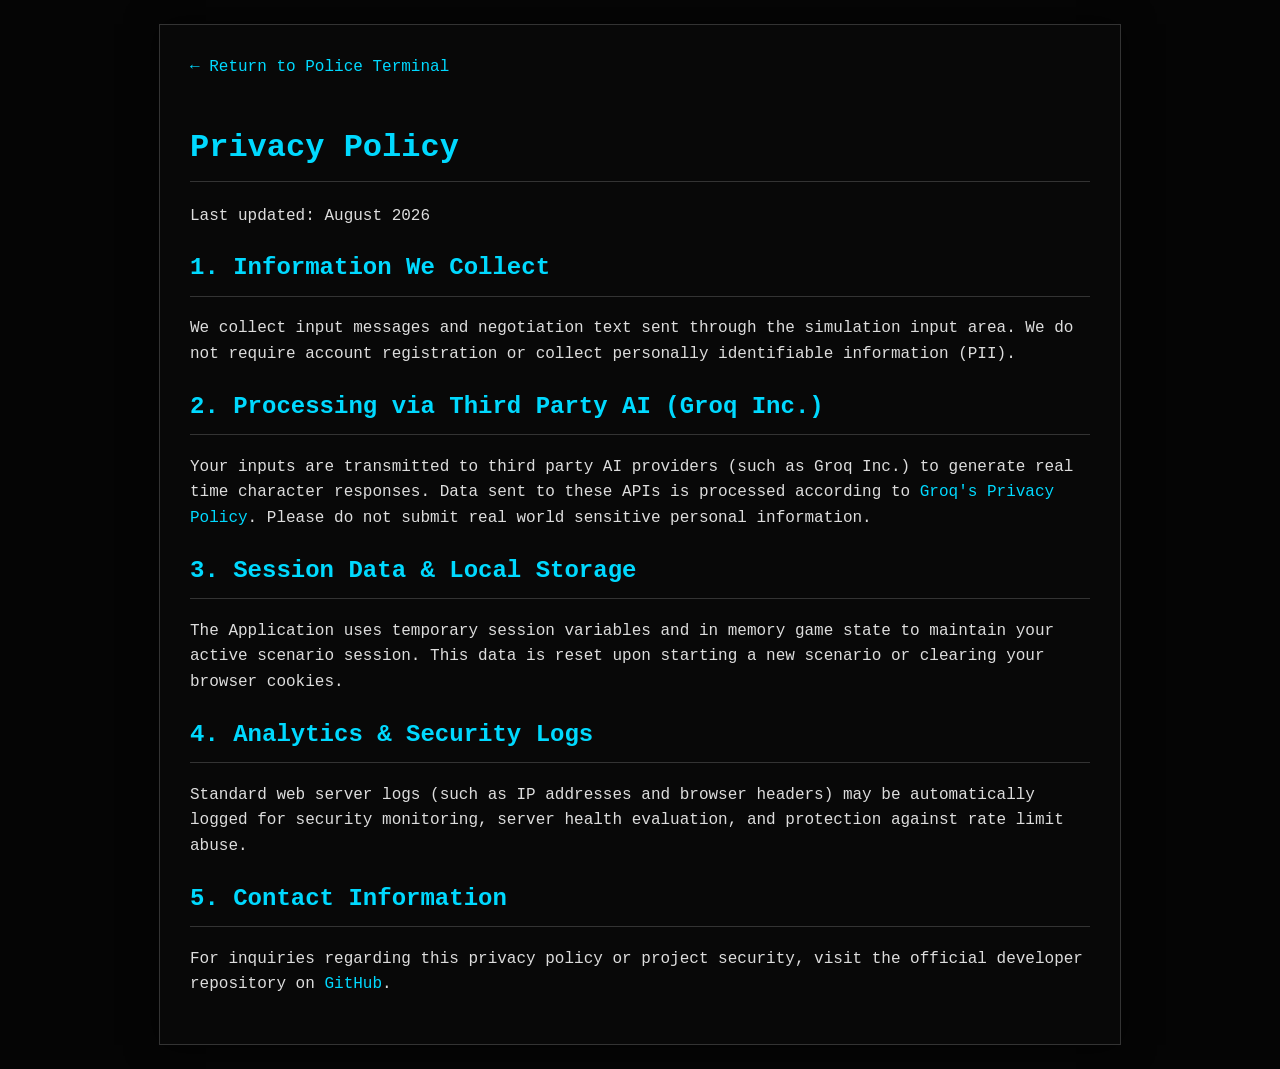
==== templates/privacy.html @ 81e2f47d "LEGAL STUFF" ====
<!DOCTYPE html>
<html lang="en">
<head>
    <meta charset="UTF-8">
    <meta name="viewport" content="width=device-width, initial-scale=1.0">
    <title>Privacy Policy - Police Negotiator Simulator</title>
    <style>
        body { margin: 0; background: #050505; color: #ddd; font-family: "SFMono-Regular", Consolas, monospace; min-height: 100vh; padding: 24px; line-height: 1.6; }
        .container { max-width: 900px; margin: auto; border: 1px solid #333; background: #080808; padding: 30px; box-shadow: 0 0 30px rgba(0, 0, 0, .7); }
        h1, h2 { color: #00d9ff; border-bottom: 1px solid #333; padding-bottom: 8px; }
        a { color: #00d9ff; text-decoration: none; }
        a:hover { text-decoration: underline; }
        .back-link { margin-bottom: 20px; display: inline-block; }
    </style>
</head>
<body>
<div class="container">
    <a href="/" class="back-link">← Return to Police Terminal</a>
    <h1>Privacy Policy</h1>
    <p>Last updated: August 2026</p>

    <h2>1. Information We Collect</h2>
    <p>We collect input messages and negotiation text sent through the simulation input area. We do not require account registration or collect personally identifiable information (PII).</p>

    <h2>2. Processing via Third Party AI (Groq Inc.)</h2>
    <p>Your inputs are transmitted to third party AI providers (such as Groq Inc.) to generate real time character responses. Data sent to these APIs is processed according to <a href="https://groq.com/privacy-policy/" target="_blank" rel="noopener noreferrer">Groq's Privacy Policy</a>. Please do not submit real world sensitive personal information.</p>

    <h2>3. Session Data & Local Storage</h2>
    <p>The Application uses temporary session variables and in memory game state to maintain your active scenario session. This data is reset upon starting a new scenario or clearing your browser cookies.</p>

    <h2>4. Analytics & Security Logs</h2>
    <p>Standard web server logs (such as IP addresses and browser headers) may be automatically logged for security monitoring, server health evaluation, and protection against rate limit abuse.</p>

    <h2>5. Contact Information</h2>
    <p>For inquiries regarding this privacy policy or project security, visit the official developer repository on <a href="https://github.com/Metolix" target="_blank" rel="noopener noreferrer">GitHub</a>.</p>
</div>
</body>
</html>
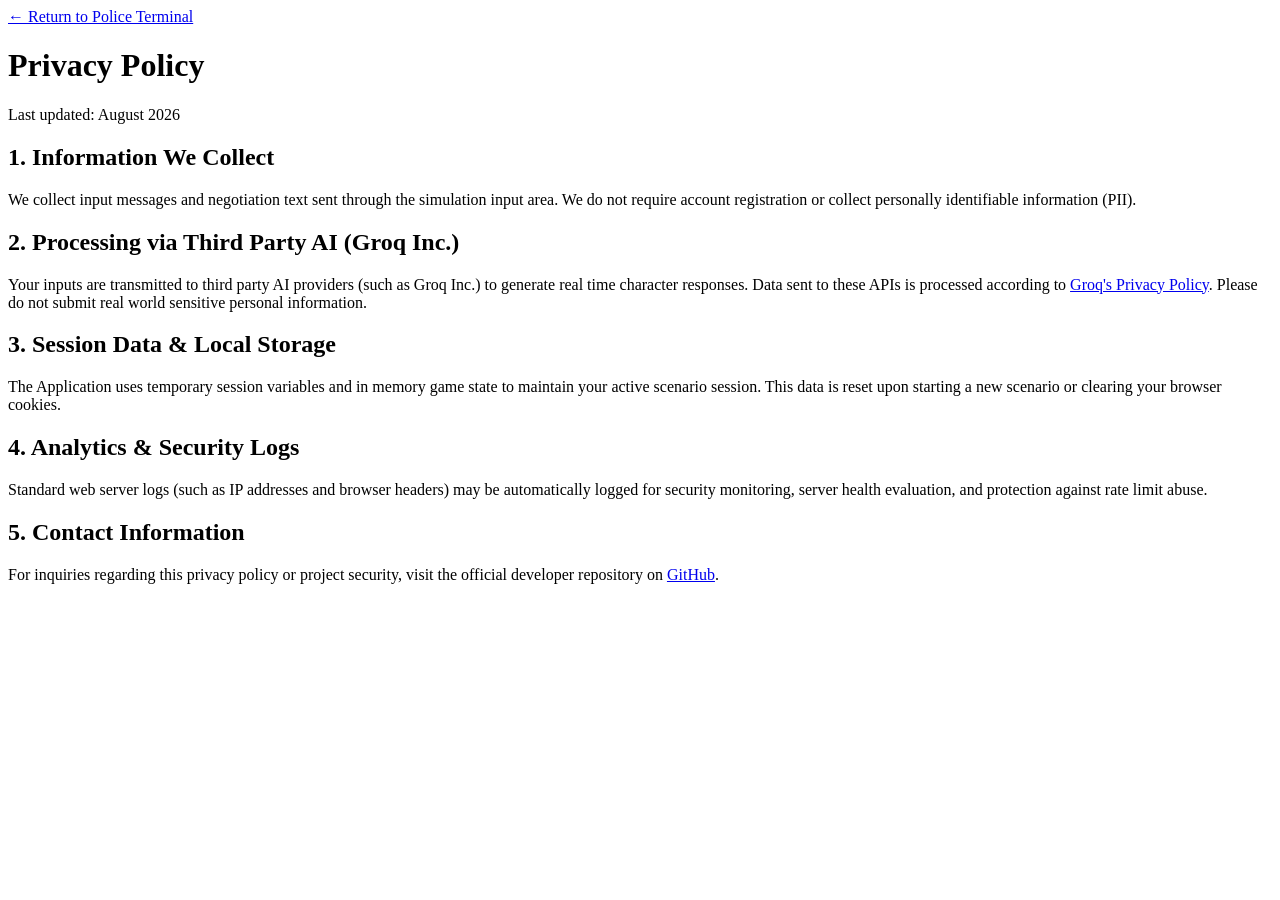
==== commit 25fc8d27: "Removed sample, front end organization" ====
--- a/templates/privacy.html
+++ b/templates/privacy.html
@@ -4,17 +4,10 @@
     <meta charset="UTF-8">
     <meta name="viewport" content="width=device-width, initial-scale=1.0">
     <title>Privacy Policy - Police Negotiator Simulator</title>
-    <style>
-        body { margin: 0; background: #050505; color: #ddd; font-family: "SFMono-Regular", Consolas, monospace; min-height: 100vh; padding: 24px; line-height: 1.6; }
-        .container { max-width: 900px; margin: auto; border: 1px solid #333; background: #080808; padding: 30px; box-shadow: 0 0 30px rgba(0, 0, 0, .7); }
-        h1, h2 { color: #00d9ff; border-bottom: 1px solid #333; padding-bottom: 8px; }
-        a { color: #00d9ff; text-decoration: none; }
-        a:hover { text-decoration: underline; }
-        .back-link { margin-bottom: 20px; display: inline-block; }
-    </style>
+    <link rel="stylesheet" href="{{ url_for('static', filename='css/style.css') }}">
 </head>
 <body>
-<div class="container">
+<div class="legal-container">
     <a href="/" class="back-link">← Return to Police Terminal</a>
     <h1>Privacy Policy</h1>
     <p>Last updated: August 2026</p>
